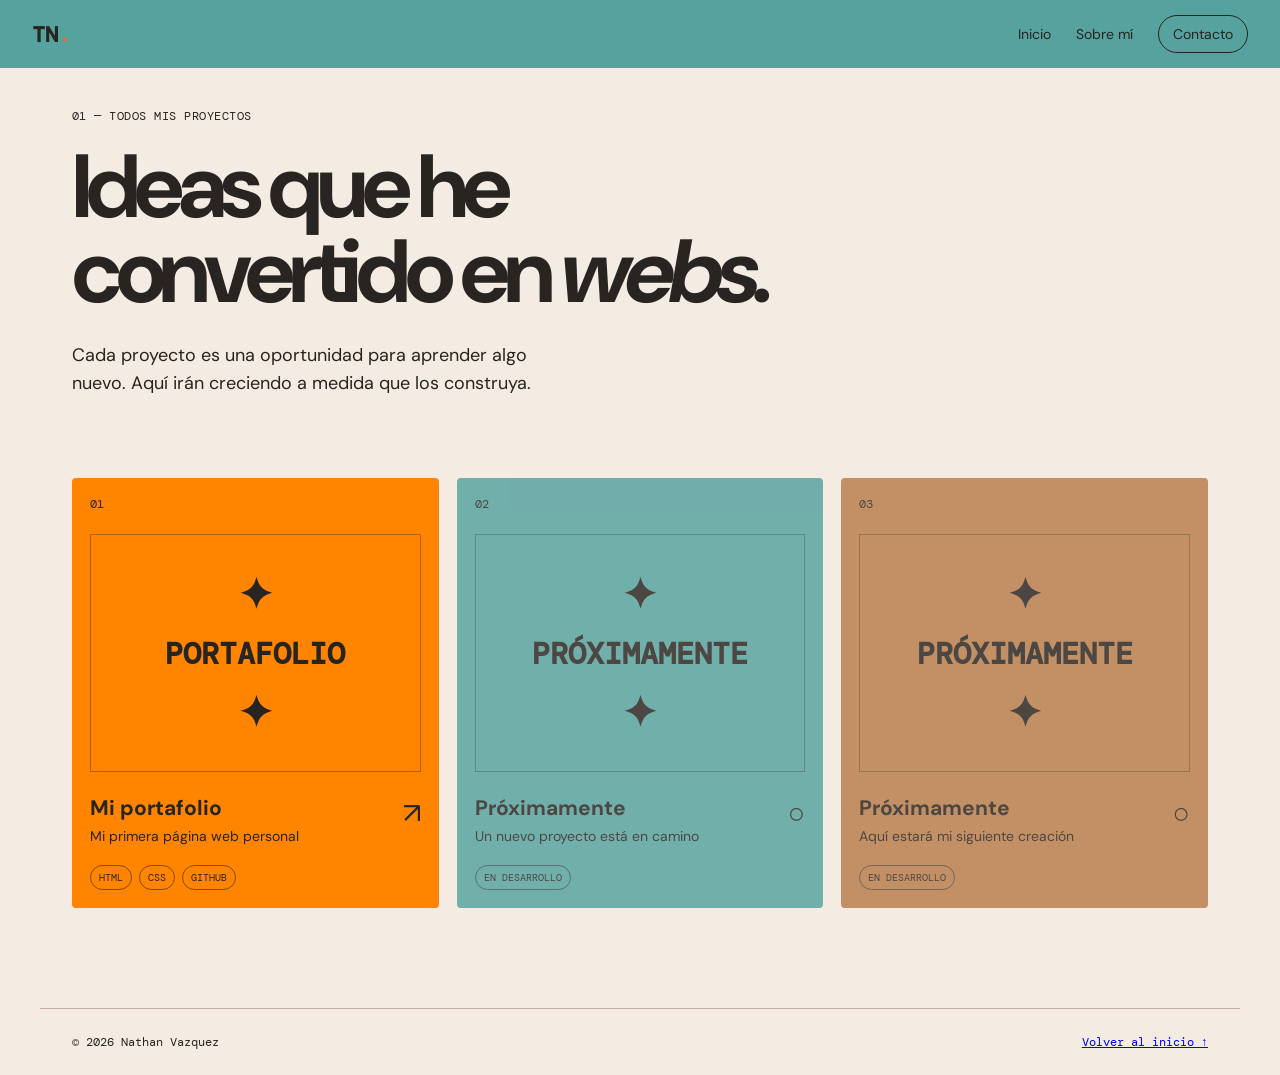
==== proyectos.html @ aa03fb71 "Portafolio" ====
<!doctype html>
<html lang="es">
  <head>
    <meta charset="UTF-8" />
    <meta name="viewport" content="width=device-width, initial-scale=1.0" />
    <meta name="description" content="Todos los proyectos de Tu Nombre" />
    <title>Proyectos | Tu Nombre</title>
    <link rel="preconnect" href="https://fonts.googleapis.com" />
    <link rel="preconnect" href="https://fonts.gstatic.com" crossorigin />
    <link href="https://fonts.googleapis.com/css2?family=DM+Mono&family=DM+Sans:wght@400;500;700&display=swap" rel="stylesheet" />
    <link rel="stylesheet" href="styles.css" />
  </head>
  <body>
    <header class="header">
      <a class="logo" href="index.html">TN<span>.</span></a>
      <nav aria-label="Navegación principal">
        <a href="index.html#inicio">Inicio</a>
        <a href="index.html#sobre-mi">Sobre mí</a>
        <a class="nav-contacto" href="index.html#contacto">Contacto</a>
      </nav>
    </header>

    <main>
      <section class="page-hero">
        <p class="eyebrow">01 — TODOS MIS PROYECTOS</p>
        <h1>Ideas que he convertido en <em>webs.</em></h1>
        <p>Cada proyecto es una oportunidad para aprender algo nuevo. Aquí irán creciendo a medida que los construya.</p>
      </section>

      <section class="all-projects">
        <div class="project-grid" data-project-list="all"></div>
      </section>
    </main>

    <footer><span>© 2026 Nathan Vazquez</span><a href="index.html">Volver al inicio ↑</a></footer>
    <script src="projects.js"></script>
  </body>
</html>
---- styles.css ----
:root {
  --ink:#282421;
  --paper:#f4ebe2;
  --teal-dark:#786a5f;
  --lime:#16dce2;
  --coral:#ff8500;
  --blue:#55a29f;
  --yellow:#b97d4b;
}

* {
  box-sizing:border-box;
}

html {
  scroll-behavior:smooth;
}

body {
  margin:0;
  color:var(--ink);
  background:var(--paper);
  font-family:"DM Sans",sans-serif;
}

.header {
  width:100%;
  padding:15px 32px;
  display:flex;
  justify-content:space-between;
  align-items:center;
  position: sticky;
  top:0;
  z-index:100;
  background:var(--blue);
  transition:transform 220ms ease;
}
.header.is-hidden {
  transform:translateY(-100%);
}

.logo {
  font:700 22px "DM Mono",monospace;
  color:inherit;
  text-decoration:none;
}

.logo span {
  color:var(--yellow);
}

nav {
  display:flex;
  gap:25px;
  align-items:center;
}

nav a {
  color:inherit;
  text-decoration:none;
  font-size:14px;
}

.nav-contacto {
  border:1px solid var(--ink);
  padding:9px 14px;
  border-radius:30px;
}

.hero,.section,.contact {
  max-width:1200px;
  margin:auto;
  padding-left:32px;
  padding-right:32px;
}

.hero {
  min-height:610px;
  padding-top:40px;
}

.eyebrow {
  font:12px "DM Mono",monospace;
  letter-spacing:.04em;
  margin:0 0 20px;
}

.hero h1 {
  font-size:clamp(50px,8vw,106px);
  letter-spacing:-.07em;
  line-height:.94;
  margin:0;
  max-width:900px;
}

.hero em,.about em {
  font-family:Georgia,serif;
  font-weight:400;
}
.intro {
  max-width:430px;
  line-height:1.55;
  font-size:18px;
  margin:36px 0 26px;
}

.button {
  display:inline-flex;
  gap:28px;
  align-items:center;
  text-decoration:none;
  color:var(--ink);
  background:var(--coral);
  padding:15px 19px;
  border-radius:4px;
  font-weight:700;
}
.button span {
  font-size:20px;
}

.section {
  padding-top:100px;
  padding-bottom:100px;
}
.section-title {
  display:flex;
  justify-content:space-between;
  align-items:end;
  margin-bottom:30px;
}
.see-all {
  padding:11px 14px;
  color:var(--ink);
  border:1px solid var(--ink);
  border-radius:30px;
  font-size:14px;
  font-weight:700;
  text-decoration:none;
}
.see-all span {
  margin-left:8px;
  font-size:17px;
}
.section h2,.contact h2 {
  font-size:clamp(35px,5vw,65px);
  letter-spacing:-.055em;
  margin:0;
}

.project-grid {
  display:grid;
  grid-template-columns:repeat(3,1fr);
  gap:18px;
}
.project-card {
  position:relative;
  border-radius:4px;
  padding:18px;
  min-height:430px;
  display:flex;
  flex-direction:column;
  transition:transform 180ms ease, box-shadow 180ms ease;
}
.project-card-link {
  display:block;
  color:inherit;
  text-decoration:none;
}
@media (hover:hover) {
  .project-card:not(.is-coming-soon):hover {
    z-index:1;
    box-shadow:0 12px 24px rgba(24,32,29,.16);
    transform:scale(1.025);
  }
}
.project-card.is-coming-soon {
  opacity:.82;
}
.coral {
  background:var(--coral);
}
.blue {
  background:var(--blue);
}
.yellow {
  background:var(--yellow);
}
.project-number {
  font:12px "DM Mono",monospace;
}
.project-art {
  flex:1;
  margin:22px 0;
  border:1px solid rgba(24,32,29,.35);
  display:flex;
  align-items:center;
  justify-content:center;
}
.project-info {
  display:flex;
  justify-content:space-between;
  gap:10px;
}
.project-info h3 {
  font-size:21px;
  margin:0;
}
.project-info p {
  font-size:14px;
  margin:5px 0 0;
}
.project-info a,
.project-link-icon {
  color:inherit;
  text-decoration:none;
  font-size:29px;
}
.tags {
  display:flex;
  gap:7px;
  margin-top:20px;
}
.tags span,.skills li {
  border:1px solid rgba(24,32,29,.55);
  border-radius:99px;
  padding:5px 8px;
  font:10px "DM Mono",monospace;
  list-style:none;
}

.art-notes {
  font:700 30px "DM Mono",monospace;
  flex-direction:column;
  gap:12px;
}
.art-notes span:first-child,.art-notes span:last-child {
  font-size:42px;
}
.art-weather {
  position:relative;
  justify-content:flex-start;
  padding:22px;
}
.art-weather span {
  font-size:72px;
  letter-spacing:-.09em;
}
.art-weather small {
  position:absolute;
  bottom:22px;
  line-height:1.4;
  font:11px "DM Mono",monospace;
}
.art-weather i {
  position:absolute;
  right:20px;
  top:20px;
  font-size:35px;
  font-style:normal;
}
.art-tasks {
  background:#faeee2;
  margin:22px 10px;
  padding:18px;
  display:block;
  box-shadow:7px 7px 0 rgba(24,32,29,.18);
  transform:rotate(-3deg);
}
.art-tasks span {
  font:700 32px Georgia,serif;
}
.art-tasks div {
  margin-top:20px;
  line-height:2;
  font-size:13px;
}

.about {
  background:var(--ink);
  color:var(--paper);
  max-width:none;
  padding-left:max(32px, calc((100% - 1136px)/2));
  padding-right:max(32px, calc((100% - 1136px)/2));
}
.about-content {
  display:grid;
  grid-template-columns:1.2fr .8fr;
  gap:60px;
}
.about-content p {
  font-size:18px;
  line-height:1.55;
  margin-top:0;
}
.skills {
  padding:0;
  display:flex;
  flex-wrap:wrap;
  gap:8px;
  margin-top:30px;
}
.skills li {
  border-color:rgba(247,244,237,.6);
}

.contact {
  padding-top:105px;
  padding-bottom:105px;
}
.contact h2 {
  max-width:720px;
}
.contact > a {
  color:inherit;
  font-size:clamp(24px,3vw,39px);
  text-decoration:none;
  display:inline-block;
  margin-top:28px;
  border-bottom:2px solid;
}
.contact > a span {
  margin-left:15px;
}
.page-hero {
  max-width:1200px;
  margin:auto;
  padding:40px 32px;
}
.page-hero h1 {
  max-width:750px;
  margin:0;
  font-size:clamp(48px,7vw,90px);
  line-height:.95;
  letter-spacing:-.07em;
}
.page-hero p:last-child {
  max-width:500px;
  margin:28px 0 0;
  font-size:18px;
  line-height:1.55;
}
.all-projects {
  max-width:1200px;
  margin:auto;
  padding:40px 32px 100px;
}
footer {
  max-width:1200px;
  padding:25px 32px;
  margin:auto;
  display:flex;
  justify-content:space-between;
  border-top:1px solid #c9aca0;
  font:12px "DM Mono",monospace;
}

@media (max-width:700px) {
  .header {
    padding:12px 20px;
  }
  .logo {
    font-size:21px;
  }
  nav {
    gap:14px;
  }
  .nav-contacto {
    padding:7px 11px;
    font-size:13px;
  }
  nav a:not(.nav-contacto) {
    display:none;
  }
  .section-title {
    gap:18px;
    align-items:flex-start;
    flex-direction:column;
  }
  .hero,.section,.contact {
    padding-left:20px;
    padding-right:20px;
  }
  .page-hero,
  .all-projects {
    padding-right:20px;
    padding-left:20px;
  }
  .page-hero {
    padding-top:30px;
  }
  .hero {
    min-height:560px;
    padding-top:30px;
  }
  .project-grid,.about-content {
    grid-template-columns:1fr;
  }
  .project-card {
    min-height:360px;
  }
  .section {
    padding-top:70px;
    padding-bottom:70px;
  }
  .about {
    padding-left:20px;
    padding-right:20px;
  }
  .about-content {
    gap:30px;
  }
  footer {
    padding:20px;
  }
  .contact {
    padding-top:75px;
    padding-bottom:75px;
  }
  .contact > a {
    max-width:100%;
    font-size:clamp(15px,5vw,20px);
    overflow-wrap:anywhere;
  }

}
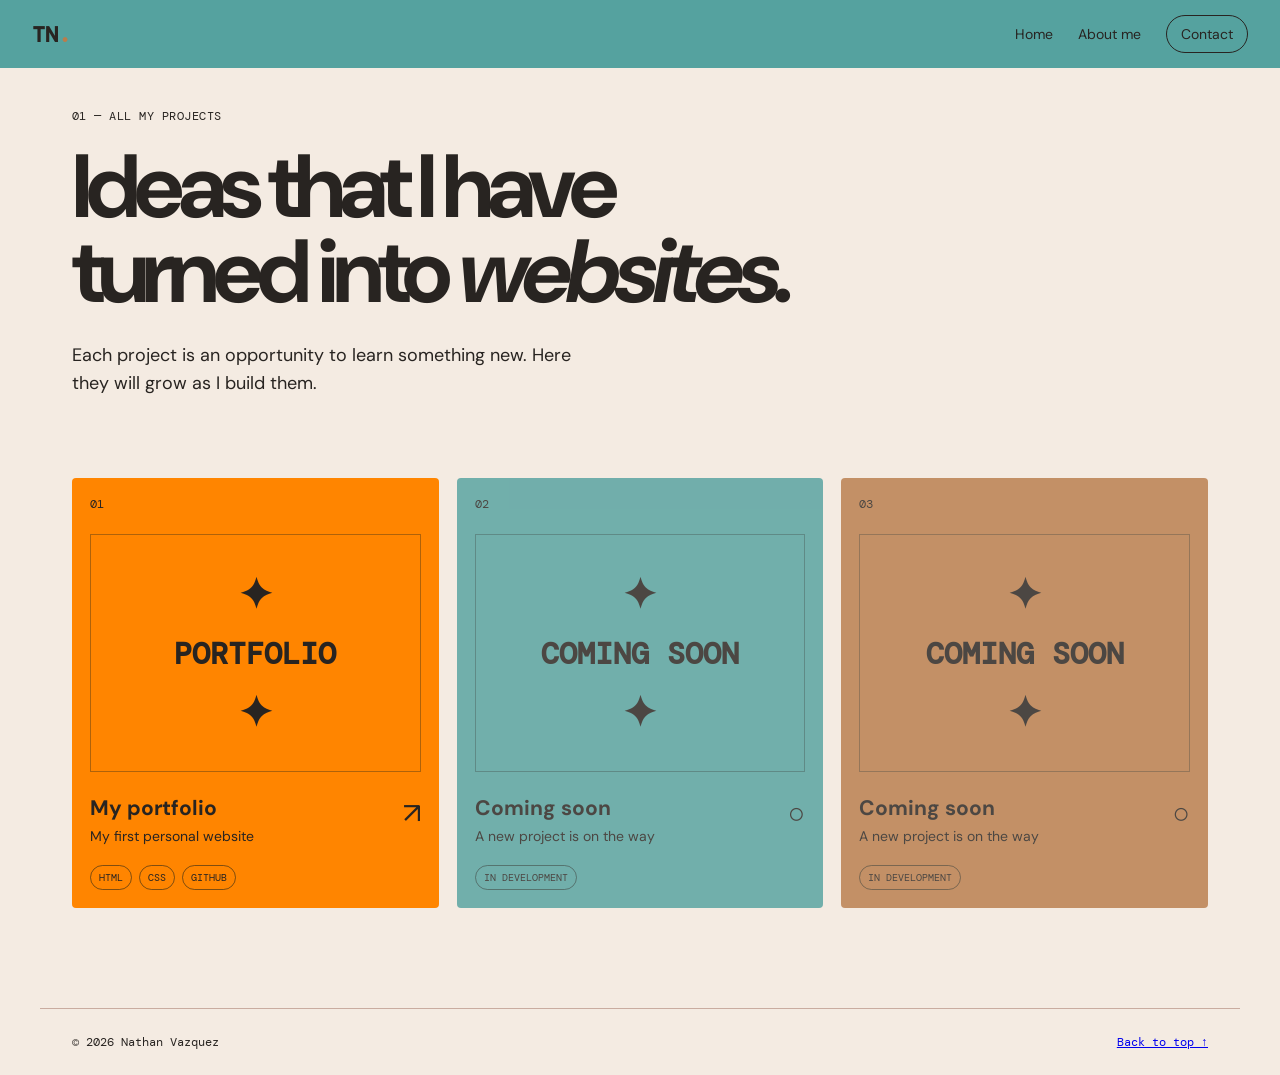
==== commit 4c05b6ed: "Actualizacion de idioma" ====
--- a/proyectos.html
+++ b/proyectos.html
@@ -3,8 +3,8 @@
   <head>
     <meta charset="UTF-8" />
     <meta name="viewport" content="width=device-width, initial-scale=1.0" />
-    <meta name="description" content="Todos los proyectos de Tu Nombre" />
-    <title>Proyectos | Tu Nombre</title>
+    <meta name="description" content="Todos los proyectos de Nathan V" />
+    <title>Proyectos | Nathan V</title>
     <link rel="preconnect" href="https://fonts.googleapis.com" />
     <link rel="preconnect" href="https://fonts.gstatic.com" crossorigin />
     <link href="https://fonts.googleapis.com/css2?family=DM+Mono&family=DM+Sans:wght@400;500;700&display=swap" rel="stylesheet" />
@@ -14,17 +14,17 @@
     <header class="header">
       <a class="logo" href="index.html">TN<span>.</span></a>
       <nav aria-label="Navegación principal">
-        <a href="index.html#inicio">Inicio</a>
-        <a href="index.html#sobre-mi">Sobre mí</a>
-        <a class="nav-contacto" href="index.html#contacto">Contacto</a>
+        <a href="index.html#inicio">Home</a>
+        <a href="index.html#sobre-mi">About me</a>
+        <a class="nav-contacto" href="index.html#contacto">Contact</a>
       </nav>
     </header>
 
     <main>
       <section class="page-hero">
-        <p class="eyebrow">01 — TODOS MIS PROYECTOS</p>
-        <h1>Ideas que he convertido en <em>webs.</em></h1>
-        <p>Cada proyecto es una oportunidad para aprender algo nuevo. Aquí irán creciendo a medida que los construya.</p>
+        <p class="eyebrow">01 — ALL MY PROJECTS</p>
+        <h1>Ideas that I have turned into <em>websites.</em></h1>
+        <p>Each project is an opportunity to learn something new. Here they will grow as I build them.</p>
       </section>
 
       <section class="all-projects">
@@ -32,7 +32,7 @@
       </section>
     </main>
 
-    <footer><span>© 2026 Nathan Vazquez</span><a href="index.html">Volver al inicio ↑</a></footer>
+    <footer><span>© 2026 Nathan Vazquez</span><a href="index.html">Back to top ↑</a></footer>
     <script src="projects.js"></script>
   </body>
 </html>
